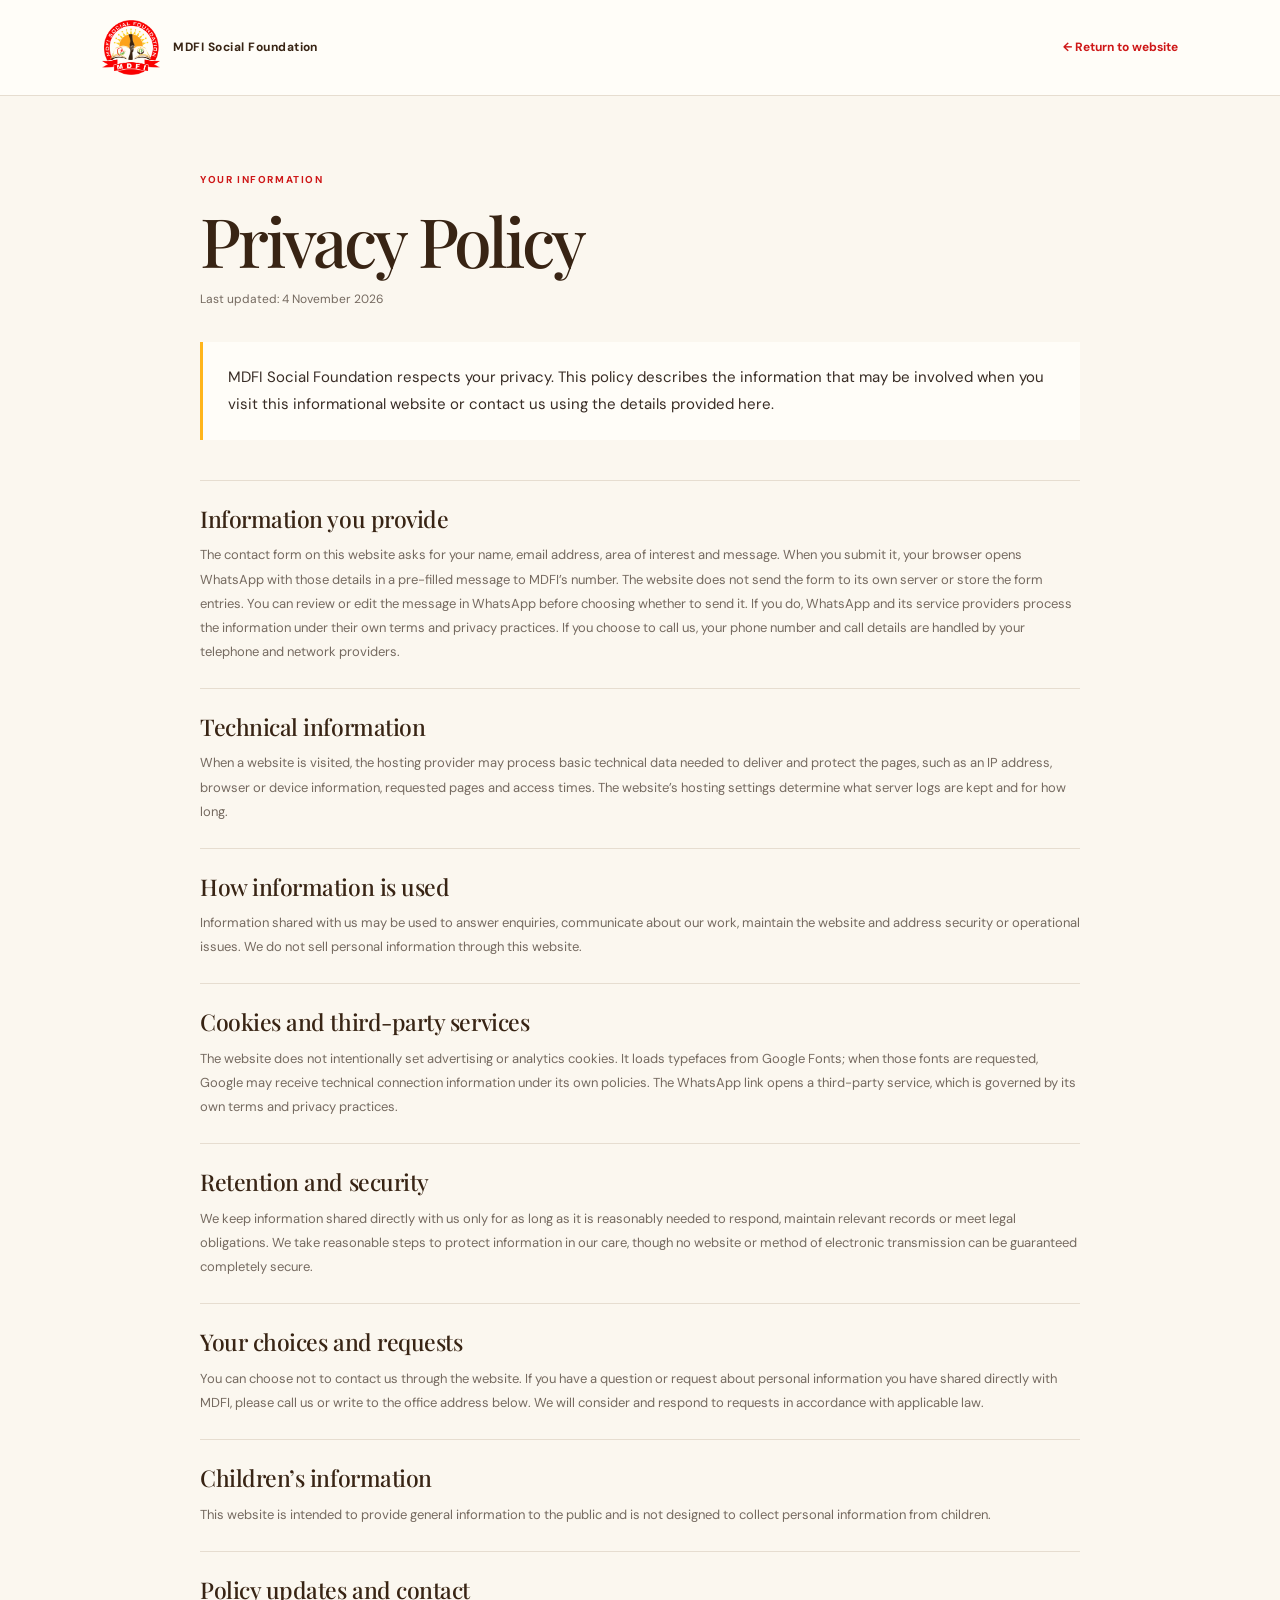
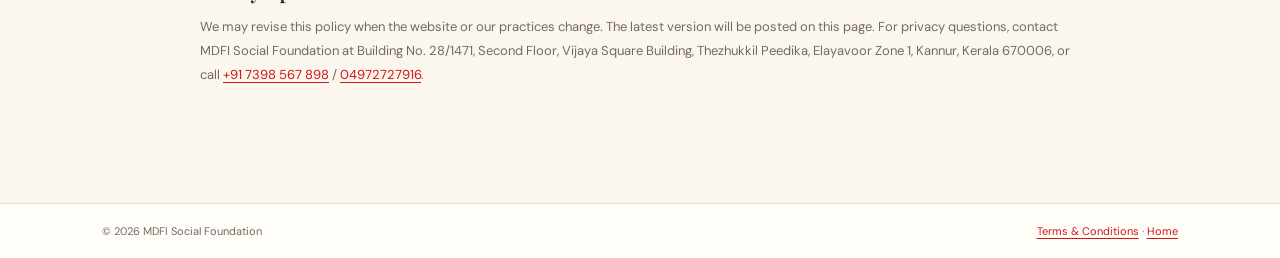
==== privacy.html @ 3a748f27 "Intial commit" ====
<!doctype html>
<html lang="en">
<head>
  <meta charset="utf-8">
  <meta name="viewport" content="width=device-width, initial-scale=1">
  <meta name="theme-color" content="#fbf7ef">
  <meta name="description" content="Privacy policy for the MDFI Social Foundation website.">
  <title>Privacy Policy | MDFI Social Foundation</title>
  <link rel="preconnect" href="https://fonts.googleapis.com">
  <link rel="preconnect" href="https://fonts.gstatic.com" crossorigin>
  <link href="https://fonts.googleapis.com/css2?family=DM+Sans:wght@400;500;600;700&family=Playfair+Display:wght@500;600;700&display=swap" rel="stylesheet">
  <link rel="stylesheet" href="styles.css">
  <link rel="stylesheet" href="legal.css">
</head>
<body class="legal-page">
  <header class="legal-header">
    <a class="legal-brand" href="index.html"><img src="assets/mdfi-logo.png" alt=""><span>MDFI Social Foundation</span></a>
    <a class="legal-home-link" href="index.html">← Return to website</a>
  </header>
  <main class="legal-main">
    <p class="legal-kicker">Your information</p>
    <h1>Privacy Policy</h1>
    <p class="legal-updated">Last updated: 4 November 2026</p>
    <p class="legal-intro">MDFI Social Foundation respects your privacy. This policy describes the information that may be involved when you visit this informational website or contact us using the details provided here.</p>
    <div class="legal-content">
      <section>
        <h2>Information you provide</h2>
        <p>The contact form on this website asks for your name, email address, area of interest and message. When you submit it, your browser opens WhatsApp with those details in a pre-filled message to MDFI’s number. The website does not send the form to its own server or store the form entries. You can review or edit the message in WhatsApp before choosing whether to send it. If you do, WhatsApp and its service providers process the information under their own terms and privacy practices. If you choose to call us, your phone number and call details are handled by your telephone and network providers.</p>
      </section>
      <section>
        <h2>Technical information</h2>
        <p>When a website is visited, the hosting provider may process basic technical data needed to deliver and protect the pages, such as an IP address, browser or device information, requested pages and access times. The website’s hosting settings determine what server logs are kept and for how long.</p>
      </section>
      <section>
        <h2>How information is used</h2>
        <p>Information shared with us may be used to answer enquiries, communicate about our work, maintain the website and address security or operational issues. We do not sell personal information through this website.</p>
      </section>
      <section>
        <h2>Cookies and third-party services</h2>
        <p>The website does not intentionally set advertising or analytics cookies. It loads typefaces from Google Fonts; when those fonts are requested, Google may receive technical connection information under its own policies. The WhatsApp link opens a third-party service, which is governed by its own terms and privacy practices.</p>
      </section>
      <section>
        <h2>Retention and security</h2>
        <p>We keep information shared directly with us only for as long as it is reasonably needed to respond, maintain relevant records or meet legal obligations. We take reasonable steps to protect information in our care, though no website or method of electronic transmission can be guaranteed completely secure.</p>
      </section>
      <section>
        <h2>Your choices and requests</h2>
        <p>You can choose not to contact us through the website. If you have a question or request about personal information you have shared directly with MDFI, please call us or write to the office address below. We will consider and respond to requests in accordance with applicable law.</p>
      </section>
      <section>
        <h2>Children’s information</h2>
        <p>This website is intended to provide general information to the public and is not designed to collect personal information from children.</p>
      </section>
      <section>
        <h2>Policy updates and contact</h2>
        <p>We may revise this policy when the website or our practices change. The latest version will be posted on this page. For privacy questions, contact MDFI Social Foundation at Building No. 28/1471, Second Floor, Vijaya Square Building, Thezhukkil Peedika, Elayavoor Zone 1, Kannur, Kerala 670006, or call <a href="tel:+917398567898">+91 7398 567 898</a> / <a href="tel:+914972727916">04972727916</a>.</p>
      </section>
    </div>
  </main>
  <footer class="legal-bottom"><span>© <span id="year"></span> MDFI Social Foundation</span><span><a href="terms.html">Terms &amp; Conditions</a> · <a href="index.html">Home</a></span></footer>
  <script>document.getElementById('year').textContent = new Date().getFullYear();</script>
</body>
</html>
---- styles.css ----
:root{--red:#ee151b;--red-deep:#ce1717;--saffron:#ffb51b;--yellow:#ffd52f;--green:#6d9d34;--deep-green:#365438;--brown:#382414;--ink:#382c25;--muted:#756a60;--cream:#fbf7ef;--paper:#fffdf8;--pink:#f2c8b6;--line:#e6ddd0;--display:"Playfair Display",Georgia,serif;--body:"DM Sans",Arial,sans-serif}*{box-sizing:border-box}html{scroll-behavior:smooth}body{margin:0;background:var(--cream);color:var(--ink);font-family:var(--body);font-size:15px;line-height:1.65}a{color:inherit;text-decoration:none}img{display:block;max-width:100%}.announcement{height:34px;background:var(--brown);color:#fff4e6;text-align:center;font-size:10px;letter-spacing:.12em;text-transform:uppercase;display:flex;align-items:center;justify-content:center;gap:8px}.sun-dot{height:6px;width:6px;background:var(--yellow);border-radius:50%}.site-header{height:88px;padding:0 6.3%;display:flex;align-items:center;justify-content:space-between;background:var(--cream);position:sticky;top:0;z-index:10;border-bottom:1px solid rgba(56,36,20,.08)}.brand{width:78px;height:75px;display:flex;align-items:center;overflow:hidden}.brand img{width:74px;height:74px;object-fit:contain;mix-blend-mode:multiply}.main-nav{display:flex;align-items:center;gap:40px;font-size:12px;font-weight:600}.main-nav>a:not(.nav-cta){transition:color .2s}.main-nav>a:hover{color:var(--red)}.nav-cta{border:1px solid var(--red);color:var(--red);padding:11px 17px;border-radius:30px}.nav-cta span{padding-left:10px}.menu-toggle{display:none}.hero{min-height:650px;padding:52px 9% 48px 10%;display:grid;grid-template-columns:1fr 1.02fr;align-items:center;gap:4%;position:relative;overflow:hidden;background:radial-gradient(ellipse at 92% 25%,rgba(255,213,47,.18),transparent 32%),var(--cream)}.hero:before{content:"";position:absolute;width:465px;height:465px;border:1px solid rgba(255,181,27,.27);border-radius:50%;right:-210px;top:65px}.hero-copy{position:relative;z-index:2;padding:6px 0 32px}.eyebrow,.section-kicker{font-size:10px;font-weight:700;letter-spacing:.16em;color:var(--red);display:flex;align-items:center;gap:11px}.eyebrow-mark{font-size:19px;color:var(--saffron)}h1,h2,h3,p{margin-top:0}h1,h2{font-family:var(--display);font-weight:500;letter-spacing:-.045em;line-height:1.05}h1{font-size:clamp(52px,6.25vw,88px);margin:26px 0 20px;color:var(--brown)}h1 em,h2 em{font-weight:500;color:var(--red)}.hero-intro{max-width:400px;font-size:16px;line-height:1.8;color:#675c52}.hero-actions{display:flex;align-items:center;gap:24px;margin-top:30px}.button{display:inline-flex;align-items:center;justify-content:center;gap:23px;padding:14px 21px;border-radius:40px;font-size:12px;font-weight:700;transition:transform .2s,box-shadow .2s}.button:hover{transform:translateY(-2px);box-shadow:0 8px 20px #38241420}.button-red{background:var(--red);color:white}.button-red span,.button-outline span,.button-light span{font-size:17px}.text-link,.underlined-link{font-size:12px;font-weight:700;border-bottom:1px solid var(--saffron);padding-bottom:4px}.text-link span{color:var(--red);padding-left:8px}.hero-note{position:absolute;bottom:-83px;left:5px;display:flex;align-items:center;gap:11px;color:#76685b;font-family:var(--display);font-size:13px;font-style:italic;line-height:1.3}.note-sun{font-size:27px;color:var(--saffron)}.hero-art{position:relative;min-height:510px;display:flex;align-items:center;justify-content:center}.hero-photo{width:min(100%,490px);height:430px;overflow:hidden;position:relative;z-index:1;border-radius:48% 48% 42% 42% / 42% 42% 50% 50%;border:10px solid var(--paper);box-shadow:0 14px 45px #44250e18;transform:rotate(2deg)}.hero-photo:after{content:"";position:absolute;inset:0;background:linear-gradient(0deg,#30190e40,transparent 46%);pointer-events:none}.hero-photo img{width:100%;height:100%;object-fit:cover;object-position:center}.photo-caption{position:absolute;z-index:3;left:1%;bottom:47px;background:var(--yellow);border-radius:50%;height:112px;width:112px;display:grid;place-content:center;text-align:center;font-family:var(--display);font-style:italic;line-height:1.18;font-size:14px;transform:rotate(-10deg);box-shadow:0 5px 12px #38241418}.caption-symbol{font-size:18px;color:var(--red)}.round-stamp{position:absolute;right:2%;top:33px;z-index:2;border-radius:50%;width:105px;height:105px;background:var(--green);color:white;display:flex;flex-direction:column;justify-content:center;align-items:center;text-align:center;font-size:8px;line-height:1.2;letter-spacing:.13em;transform:rotate(11deg);box-shadow:0 0 0 5px var(--cream),0 0 0 6px var(--green)}.round-stamp b{font-size:18px;color:var(--yellow);line-height:1.3}.hero-squiggle{position:absolute;z-index:0;width:290px;height:115px;border-bottom:2px solid var(--saffron);border-radius:0 0 60% 65%;bottom:5px;right:12%;transform:rotate(-9deg)}.hero-bottom{position:absolute;bottom:18px;left:10%;right:9%;display:flex;align-items:center;gap:13px;font-size:9px;letter-spacing:.13em;text-transform:uppercase;color:#958779}.hero-bottom span:first-child{color:var(--red);font-weight:700}.bottom-line{width:50px;height:1px;background:var(--saffron)}.section-pad{padding:105px 10%}.manifesto{background:var(--paper);position:relative}.section-kicker{color:#8a7969;gap:12px}.section-kicker>span:first-child{color:var(--red);font-size:11px}.rule{width:37px;height:1px;background:var(--saffron)}.manifesto-grid{display:grid;grid-template-columns:1fr 1fr;gap:8%;align-items:start;margin-top:39px}.manifesto h2,.work-heading h2,.stories-head h2,.connect-section h2{font-size:clamp(42px,5vw,65px);margin:0;color:var(--brown)}.manifesto-copy{max-width:470px;color:var(--muted)}.manifesto-copy .lead{font-size:18px;line-height:1.55;color:var(--ink);font-family:var(--display)}.manifesto-copy p:not(.lead){font-size:14px}.underlined-link{display:inline-block;margin-top:12px}.underlined-link span{color:var(--red);margin-left:12px}.value-strip{margin-top:68px;padding:20px 0;border-top:1px solid var(--line);border-bottom:1px solid var(--line);display:flex;justify-content:space-between;gap:16px;text-transform:uppercase;font-size:10px;letter-spacing:.1em;font-weight:700;color:#65574a}.value-strip i{font-style:normal;color:var(--red);font-size:16px;margin-right:8px}.work-section{background:var(--brown);color:white;padding-top:95px;padding-bottom:70px;position:relative;overflow:hidden}.work-section:after{content:"";position:absolute;right:-190px;top:-190px;width:430px;height:430px;border:1px solid #fbb42544;border-radius:50%;box-shadow:0 0 0 22px #fbb42508,0 0 0 44px #fbb42507}.light{color:#e4c7a3}.work-heading{position:relative;z-index:1;display:flex;justify-content:space-between;align-items:end;margin-bottom:42px}.work-heading h2{margin-top:29px;color:#fff6e9}.work-heading h2 em{color:var(--yellow)}.work-heading>p{max-width:350px;color:#d6c7b6;font-size:14px;line-height:1.8;margin:0 3% 8px 0}.work-grid{position:relative;z-index:1;display:grid;grid-template-columns:repeat(3,1fr);gap:19px}.work-card{min-height:385px;padding:23px 25px 21px;color:var(--brown);position:relative;overflow:hidden;display:flex;flex-direction:column}.card-saffron{background:#f6d16a}.card-rose{background:#e9bba5}.card-green{background:#bcc99a}.card-top{font-size:9px;letter-spacing:.12em;font-weight:700;display:flex;justify-content:space-between;align-items:center}.card-icon{font-size:19px;color:var(--red)}.card-illustration{height:132px;position:relative;margin:15px 0 8px}.health-illustration .sun{position:absolute;left:20%;top:7px;width:83px;height:83px;background:var(--yellow);border-radius:50%}.leaf{position:absolute;width:50px;height:25px;border-radius:100% 0 100% 0;background:#709839;transform:rotate(-20deg)}.leaf-a{left:43%;top:35px}.leaf-b{left:34%;top:68px;transform:rotate(18deg);background:#50743a}.circle-woman{position:absolute;left:33%;bottom:0;width:60px;height:77px;border-radius:36px 36px 0 0;background:var(--red);color:#ffdb63;font-size:42px;text-align:center;line-height:1.75}.livelihood-illustration .loom{position:absolute;left:27%;top:22px;width:112px;height:94px;border:8px solid #70442e;border-top-width:12px;border-bottom-width:12px;transform:skew(-5deg);background:repeating-linear-gradient(90deg,transparent 0 12px,#f4db8d 12px 17px),repeating-linear-gradient(0deg,transparent 0 14px,#d67143 14px 19px)}.spool{position:absolute;right:22%;top:12px;height:67px;width:24px;background:var(--red);border-radius:5px;box-shadow:0 -7px 0 -2px var(--brown),0 7px 0 -2px var(--brown)}.thread{position:absolute;width:105px;height:80px;border:1px solid var(--red);border-color:var(--red) transparent transparent transparent;border-radius:50%;z-index:1}.thread-1{top:8px;left:43%}.thread-2{top:24px;left:40%;transform:rotate(35deg)}.leadership-illustration .sun{position:absolute;right:20%;top:5px;width:58px;height:58px;background:var(--yellow);border-radius:50%}.figure{position:absolute;bottom:2px;width:31px;border-radius:20px 20px 0 0;background:var(--red)}.figure:before{content:"";position:absolute;top:-22px;left:5px;background:#593b24;width:21px;height:21px;border-radius:50%}.fig-a{height:81px;left:30%;background:#ef6a38}.fig-b{height:105px;left:44%;background:#5e7e3c}.fig-c{height:72px;left:58%;background:#e8aa28}.ground{position:absolute;left:20%;right:13%;bottom:0;border-bottom:4px solid var(--brown);border-radius:50%}.work-card h3{font-family:var(--display);font-size:28px;line-height:1.07;letter-spacing:-.025em;margin:4px 0 12px;font-weight:600}.work-card p{font-size:12px;line-height:1.7;color:#574335;max-width:250px;margin-bottom:25px}.work-card>a{margin-top:auto;position:absolute;right:23px;bottom:20px;width:30px;height:30px;border-radius:50%;background:var(--brown);color:white;display:grid;place-items:center;font-size:16px}.work-footer{margin-top:28px;display:flex;justify-content:space-between;color:#d6c7b6;font-size:10px;letter-spacing:.08em}.tiny-flower{color:var(--yellow);font-size:18px}.interlude{display:grid;grid-template-columns:1fr 1fr;align-items:center;gap:11%;position:relative;overflow:hidden}.interlude-image{height:415px;position:relative;border-radius:0 45% 0 45%;overflow:hidden;border:9px solid white;box-shadow:0 15px 45px #38241412}.interlude-image img{height:100%;width:100%;object-fit:cover}.image-note{position:absolute;bottom:20px;left:20px;background:var(--yellow);padding:12px 17px;border-radius:50%;height:95px;width:95px;display:grid;place-content:center;text-align:center;font-family:var(--display);font-style:italic;font-size:13px;line-height:1.1;transform:rotate(-6deg)}.interlude-copy{max-width:410px}.interlude-copy h2{color:var(--brown);font-size:clamp(42px,4.8vw,61px);margin:21px 0}.interlude-copy>p:not(.eyebrow){font-size:14px;color:var(--muted);line-height:1.8;margin-bottom:26px}.button-outline{border:1px solid var(--red);color:var(--red)}.interlude-doodle{position:absolute;right:5%;bottom:55px;color:var(--green);font-size:45px;transform:rotate(18deg)}.stories-section{background:#f0e5d6}.stories-head{display:flex;justify-content:space-between;align-items:end;margin-bottom:42px}.stories-head h2{margin-top:28px}.stories-head>p{max-width:320px;color:var(--muted);font-size:14px;margin:0 2% 8px 0;line-height:1.8}.story-feature{display:grid;grid-template-columns:1.05fr .95fr;background:var(--paper);min-height:365px}.story-photo{position:relative;min-height:365px;overflow:hidden}.story-photo:after{content:"";position:absolute;inset:45% 0 0;background:linear-gradient(transparent,#25180e71)}.story-photo img{width:100%;height:100%;object-fit:cover;position:absolute;inset:0}.story-photo-label{position:absolute;z-index:1;bottom:20px;left:24px;color:white;font-size:9px;letter-spacing:.15em;font-weight:700}.story-quote{padding:42px 10% 36px;display:flex;flex-direction:column;align-items:flex-start}.quote-mark{font-family:var(--display);font-size:76px;color:var(--red);line-height:.7}.story-quote blockquote{font-family:var(--display);font-size:clamp(23px,2.6vw,34px);line-height:1.25;color:var(--brown);margin:13px 0 25px;letter-spacing:-.02em}.story-byline{display:flex;align-items:center;gap:12px;font-size:11px;font-weight:700;margin-top:auto}.byline-mark{display:grid;place-items:center;width:35px;height:35px;background:var(--yellow);border-radius:50%;color:var(--red);font-size:17px}.story-byline small{font-weight:400;color:var(--muted)}.story-quote .underlined-link{margin-top:20px}.closing-band{background:var(--red);min-height:420px;padding:70px 20px;text-align:center;color:white;position:relative;overflow:hidden}.closing-band>p{font-size:10px;letter-spacing:.18em;font-weight:700;color:#ffd6a8;margin:6px 0 17px}.closing-flower{font-size:32px;color:var(--yellow);position:relative;z-index:1}.closing-band h2{position:relative;z-index:1;font-size:clamp(45px,5.3vw,70px);color:white;margin:0 0 28px}.closing-band h2 em{color:var(--yellow)}.button-light{position:relative;z-index:1;background:var(--paper);color:var(--red)}.closing-decoration{position:absolute;border:1px solid #ffffff40;width:410px;height:410px;border-radius:50%;left:-95px;bottom:-290px;box-shadow:0 0 0 20px #ffffff08,0 0 0 40px #ffffff08}.connect-section{display:grid;grid-template-columns:1fr .8fr;gap:12%;align-items:center;background:var(--paper)}.connect-section h2{font-size:clamp(43px,4.7vw,62px);margin-top:28px}.connect-copy p{color:var(--muted);line-height:1.8;font-size:14px}.small-note{font-size:10px!important;color:#9b8e80!important;margin-top:15px}.site-footer{background:var(--brown);color:#f8eadd;padding:48px 10% 20px}.footer-brand{display:inline-flex;align-items:center;gap:18px;font-size:10px;letter-spacing:.1em;text-transform:uppercase;color:#d7c8b7}.footer-brand img{width:64px;height:64px;object-fit:contain;background:white;border-radius:50%;mix-blend-mode:screen}.footer-links{display:flex;gap:30px;margin:30px 0 40px;font-size:11px}.footer-links a:hover,.footer-bottom a:hover{color:var(--yellow)}.footer-bottom{border-top:1px solid #ffffff2a;padding-top:15px;display:flex;justify-content:space-between;gap:12px;font-size:9px;color:#c0ad9b;letter-spacing:.04em}.footer-bottom b{font-size:14px;color:var(--yellow)}
@media(max-width:900px){.site-header{padding:0 5%;height:76px}.main-nav{gap:22px}.hero{padding-left:7%;padding-right:6%;min-height:600px}.hero-art{min-height:430px}.hero-photo{height:365px}.section-pad{padding:82px 7%}.work-card{padding:18px;min-height:365px}.work-card h3{font-size:24px}.interlude{gap:7%}.interlude-image{height:355px}.site-footer{padding-left:7%;padding-right:7%}}
@media(max-width:680px){.announcement{height:30px;font-size:8px}.site-header{height:68px}.brand,.brand img{width:60px;height:60px}.menu-toggle{display:flex;width:40px;height:40px;background:none;border:1px solid var(--line);border-radius:50%;align-items:center;justify-content:center;flex-direction:column;gap:5px}.menu-toggle span{display:block;width:15px;height:1px;background:var(--brown)}.main-nav{position:absolute;display:none;top:68px;left:0;right:0;padding:17px 7% 22px;background:var(--paper);box-shadow:0 12px 20px #38241412;align-items:stretch;flex-direction:column;gap:0}.main-nav.open{display:flex}.main-nav>a{padding:12px 0;border-bottom:1px solid var(--line)}.main-nav .nav-cta{border:0;padding:14px 0 0}.hero{display:flex;flex-direction:column;align-items:stretch;padding:44px 7% 62px;gap:3px}.hero-copy{padding-bottom:0}.eyebrow{font-size:9px}.hero h1{font-size:clamp(54px,15vw,78px);margin:20px 0 15px}.hero-intro{font-size:14px;max-width:345px}.hero-actions{gap:15px;flex-wrap:wrap;margin-top:22px}.button{padding:12px 16px;gap:14px}.text-link{font-size:11px}.hero-note{display:none}.hero-art{min-height:360px;margin-top:14px}.hero-photo{height:335px;width:90%;border-width:7px}.photo-caption{width:89px;height:89px;left:0;bottom:20px;font-size:12px}.round-stamp{width:80px;height:80px;font-size:7px;right:0;top:10px}.hero-bottom{left:7%;right:7%;bottom:20px;font-size:8px}.hero-bottom .bottom-line{width:25px}.section-pad{padding:68px 7%}.manifesto-grid,.connect-section{grid-template-columns:1fr;gap:25px}.manifesto h2,.work-heading h2,.stories-head h2{font-size:47px}.manifesto-copy .lead{font-size:17px}.value-strip{margin-top:42px;align-items:flex-start;flex-direction:column;gap:12px;padding:17px 0}.work-section{padding-top:68px;padding-bottom:50px}.work-heading{display:block}.work-heading h2{margin-top:20px}.work-heading>p{margin:20px 0 0;max-width:410px}.work-grid{grid-template-columns:1fr;gap:14px}.work-card{min-height:310px;padding:21px}.card-illustration{height:115px;margin:7px 0}.work-card h3{font-size:26px}.work-card p{max-width:280px}.work-footer{font-size:9px}.interlude{grid-template-columns:1fr;gap:36px}.interlude-image{height:350px;width:92%}.interlude-copy{padding-left:3%}.interlude-copy h2{font-size:48px}.stories-head{display:block}.stories-head>p{margin:22px 0 0;max-width:410px}.story-feature{grid-template-columns:1fr}.story-photo{min-height:250px}.story-quote{min-height:300px;padding:34px 8%}.story-quote blockquote{font-size:30px}.closing-band{min-height:380px;padding:65px 18px}.closing-band h2{font-size:49px}.connect-section{gap:25px}.connect-section h2{font-size:48px}.site-footer{padding:38px 7% 17px}.footer-brand{gap:12px}.footer-links{display:grid;grid-template-columns:1fr 1fr;gap:14px;margin:26px 0 30px}.footer-bottom{flex-wrap:wrap;font-size:8px}.footer-bottom>span:nth-child(2){order:3;width:100%}}
@media(prefers-reduced-motion:reduce){html{scroll-behavior:auto}*,*:before,*:after{transition:none!important}}
.card-blue{background:#b6cfcc}.card-lime{background:#d1d99a}.card-lavender{background:#d5c5d7}.money-illustration .coin{position:absolute;display:grid;place-items:center;border-radius:50%;background:var(--yellow);color:var(--brown);font-family:var(--display);font-size:28px;border:2px solid #f7e8a6}.coin-one{width:64px;height:64px;left:26%;top:25px}.coin-two{width:54px;height:54px;left:43%;top:8px;background:#f1b345!important}.coin-three{width:50px;height:50px;left:50%;top:55px;background:#f7d877!important}.coin-pot{position:absolute;left:30%;bottom:0;width:112px;height:42px;background:var(--red);border-radius:10px 10px 42px 42px}.coin-pot:before{content:"";position:absolute;left:18px;right:18px;top:-6px;height:12px;background:var(--brown);border-radius:50%}.nutrition-illustration .bowl{position:absolute;left:27%;bottom:4px;width:130px;height:52px;background:var(--red);border-radius:5px 5px 75px 75px;border-top:8px solid var(--brown)}.fruit{position:absolute;border-radius:50%;width:36px;height:36px;background:var(--saffron);bottom:43px}.fruit-one{left:34%;background:#d74225}.fruit-two{left:45%;bottom:53px;background:#e9a627}.fruit-three{left:53%;background:#709d37}.nutrition-leaf{position:absolute;left:50%;top:9px;width:38px;height:18px;background:#527639;border-radius:100% 0 100% 0;transform:rotate(-24deg)}.phone-frame{position:absolute;left:37%;top:1px;width:62px;height:112px;border:5px solid var(--brown);border-radius:13px;background:#fff6d7;display:flex;align-items:center;flex-direction:column}.phone-frame i{margin-top:13px;width:31px;height:31px;border-radius:50%;background:var(--yellow)}.phone-frame b{font-size:12px;letter-spacing:3px;color:var(--red);margin-top:8px}.signal{position:absolute;left:57%;top:38px;border:2px solid transparent;border-top-color:var(--green);border-radius:50%;transform:rotate(45deg)}.signal-one{width:34px;height:34px}.signal-two{width:53px;height:53px;left:60%;top:26px}.field-notes{background:var(--paper);padding-top:95px;padding-bottom:95px}.field-notes-head{display:flex;justify-content:space-between;align-items:end;gap:8%;margin-bottom:37px}.field-notes-head h2,.pathway-heading h2{font-family:var(--display);font-size:clamp(42px,5vw,64px);font-weight:500;line-height:1.05;letter-spacing:-.045em;color:var(--brown);margin:26px 0 0}.field-notes-head h2 em{color:var(--red)}.field-notes-head>p{max-width:345px;margin:0 2% 5px 0;color:var(--muted);font-size:14px;line-height:1.8}.photo-grid{display:grid;grid-template-columns:1.12fr 1fr 1fr;grid-template-rows:225px 225px;gap:15px}.photo-tile{margin:0;position:relative;overflow:hidden;background:#d8c7ae;min-height:0}.photo-tall{grid-column:1;grid-row:1 / span 2}.photo-wide{grid-column:2 / span 2}.photo-tile img{width:100%;height:100%;object-fit:cover;transition:transform .55s cubic-bezier(.2,.7,.2,1)}.photo-tile:hover img,.story-card:hover .story-card-image img{transform:scale(1.045)}.photo-tile:after{content:"";position:absolute;inset:35% 0 0;background:linear-gradient(transparent,#20170fbb);pointer-events:none}.photo-tile figcaption{position:absolute;bottom:0;left:0;right:0;z-index:1;padding:19px 20px;color:white;display:flex;flex-direction:column;gap:4px}.photo-tile figcaption span,.story-card-image>span{font-size:8px;letter-spacing:.14em;font-weight:700;color:#ffe39a}.photo-tile figcaption b{font-family:var(--display);font-size:21px;font-weight:500;line-height:1.1}.photo-accent:before{content:"✳";position:absolute;right:12px;top:8px;color:var(--yellow);z-index:1;font-size:31px}.photo-credit{font-size:9px;color:#85796e;margin:12px 0 0;letter-spacing:.02em}.photo-credit a{color:var(--red-deep);text-decoration:underline;text-underline-offset:2px}.pathway{background:var(--brown);color:#fff7ec;padding-top:85px;padding-bottom:90px}.pathway-heading{display:grid;grid-template-columns:1fr 1fr;column-gap:8%;align-items:end}.pathway-heading .section-kicker{grid-column:1 / -1}.pathway-heading h2{color:#fff7ec;margin-top:23px}.pathway-heading h2 em{color:var(--yellow)}.pathway-heading>p{max-width:375px;color:#d4c2b0;font-size:14px;line-height:1.8;margin:0 0 7px}.pathway-steps{display:grid;grid-template-columns:repeat(4,1fr);gap:0;margin-top:49px;border-top:1px solid #ffffff38;border-bottom:1px solid #ffffff38}.pathway-steps article{min-height:225px;padding:22px 24px 24px 0;position:relative}.pathway-steps article+article{border-left:1px solid #ffffff38;padding-left:24px}.step-number{font-size:9px;letter-spacing:.13em;color:#d7b893;font-weight:700}.step-icon{display:block;color:var(--yellow);font-size:28px;margin:18px 0 4px}.pathway-steps h3{font-family:var(--display);font-size:24px;font-weight:500;margin:0 0 7px;color:#fff8ed}.pathway-steps p{font-size:11px;line-height:1.7;color:#d2c0ad;max-width:180px;margin:0}.stories-section{background:#f0e5d6}.story-grid{display:grid;grid-template-columns:repeat(3,1fr);gap:17px}.story-card{background:var(--paper);min-width:0;display:flex;flex-direction:column}.story-card-image{height:225px;position:relative;overflow:hidden;background:#d6c5af}.story-card-image:after{content:"";position:absolute;inset:40% 0 0;background:linear-gradient(transparent,#24180d8c)}.story-card-image img{width:100%;height:100%;object-fit:cover;transition:transform .55s cubic-bezier(.2,.7,.2,1)}.story-card-image>span{position:absolute;z-index:1;left:17px;bottom:13px}.story-card-copy{padding:22px 20px 21px;display:flex;flex-direction:column;align-items:flex-start;flex:1}.story-tag{font-size:9px;text-transform:uppercase;letter-spacing:.12em;color:var(--red);font-weight:700}.story-card h3{font-family:var(--display);font-weight:500;font-size:24px;line-height:1.15;color:var(--brown);margin:11px 0 10px}.story-card p{font-size:12px;line-height:1.75;color:var(--muted);margin:0 0 18px}.story-card-copy>a{margin-top:auto;font-size:10px;font-weight:700;border-bottom:1px solid var(--saffron);padding-bottom:4px}.story-card-copy>a b{color:var(--red);font-size:15px;margin-left:12px}
@media(max-width:900px){.photo-grid{grid-template-rows:190px 190px}.pathway-steps{grid-template-columns:repeat(2,1fr)}.pathway-steps article:nth-child(3){border-left:0;border-top:1px solid #ffffff38;padding-left:0}.pathway-steps article:nth-child(4){border-top:1px solid #ffffff38}.story-grid{grid-template-columns:repeat(2,1fr)}.story-card:last-child{grid-column:1 / -1;display:grid;grid-template-columns:1fr 1fr}.story-card:last-child .story-card-image{height:100%;min-height:250px}}
@media(max-width:680px){.field-notes{padding-top:68px;padding-bottom:68px}.field-notes-head{display:block}.field-notes-head h2{font-size:47px}.field-notes-head>p{margin:20px 0 0}.photo-grid{grid-template-columns:1fr 1fr;grid-template-rows:260px 190px 190px;gap:10px}.photo-tall{grid-column:1 / span 2;grid-row:1}.photo-wide{grid-column:1 / span 2}.photo-tile:not(.photo-tall):not(.photo-wide){grid-column:auto}.photo-tile figcaption{padding:12px}.photo-tile figcaption b{font-size:17px}.pathway{padding-top:68px;padding-bottom:68px}.pathway-heading{display:block}.pathway-heading h2{font-size:47px;margin-top:20px}.pathway-heading>p{margin-top:20px}.pathway-steps{margin-top:32px}.pathway-steps article{min-height:205px;padding:18px 12px 18px 0}.pathway-steps article+article{padding-left:14px}.pathway-steps article:nth-child(3){padding-left:0}.pathway-steps h3{font-size:21px}.story-grid{grid-template-columns:1fr;gap:14px}.story-card:last-child{display:flex;grid-column:auto}.story-card:last-child .story-card-image{height:225px;min-height:0}.story-card-image{height:235px}.photo-credit{line-height:1.8}}
.footer-main{display:grid;grid-template-columns:1.15fr .8fr .9fr 1.45fr;gap:34px;align-items:start;padding-bottom:27px}.footer-identity{padding-top:8px}.footer-contact h2,.footer-column h2{font-family:var(--body);font-size:9px;letter-spacing:.15em;text-transform:uppercase;color:var(--yellow);font-weight:700;margin:0 0 13px}.footer-contact address,.footer-contact>a{font-style:normal;font-size:11px;line-height:1.8;color:#dfcdbb}.footer-identity p{max-width:220px;margin:16px 0 0;font-size:11px;line-height:1.75;color:#c9b7a5}.footer-column>a{display:block;width:max-content;max-width:100%;margin:0 0 8px;font-size:11px;color:#dfcdbb}.footer-column>a:hover,.footer-contact a:hover{color:var(--yellow)}.footer-contact>a{display:block;width:max-content;margin:0 0 4px}.footer-call-title{margin-top:17px!important}.footer-bottom{margin-top:0}.footer-bottom>span:nth-child(2){color:#c9b7a5}.announcement-divider{color:var(--yellow);margin:0 3px}.impact-section{background:#f1e7d7;padding-top:91px;padding-bottom:86px}.impact-intro{display:flex;justify-content:space-between;align-items:end;gap:8%;margin-bottom:37px}.impact-intro h2{font-family:var(--display);font-size:clamp(42px,5vw,63px);font-weight:500;line-height:1.05;letter-spacing:-.045em;color:var(--brown);margin:26px 0 0}.impact-intro h2 em{color:var(--red)}.impact-intro>p{max-width:370px;margin:0 2% 6px 0;color:var(--muted);font-size:14px;line-height:1.8}.impact-grid{display:grid;grid-template-columns:repeat(4,1fr);background:var(--paper);border-top:3px solid var(--red)}.impact-grid article{min-height:215px;padding:23px 21px 21px;position:relative}.impact-grid article+article{border-left:1px solid var(--line)}.impact-icon{display:block;font-size:22px;color:var(--red);margin-bottom:16px}.impact-label{font-size:8px;letter-spacing:.13em;font-weight:700;color:#897a69}.impact-grid h3{font-family:var(--display);font-weight:500;font-size:22px;line-height:1.15;color:var(--brown);margin:9px 0}.impact-grid p{font-size:11px;line-height:1.65;color:var(--muted);margin:0}.impact-note{margin:12px 0 0;font-size:9px;color:#83766b}.collaboration-section{background:#fffdf8;padding-top:94px;padding-bottom:95px}.collaboration-head{display:flex;justify-content:space-between;align-items:end;gap:8%;margin-bottom:38px}.collaboration-head h2{font-family:var(--display);font-size:clamp(42px,5vw,63px);font-weight:500;line-height:1.05;letter-spacing:-.045em;color:var(--brown);margin:25px 0 0}.collaboration-head h2 em{color:var(--red)}.collaboration-head>p{max-width:370px;margin:0 2% 6px 0;color:var(--muted);font-size:14px;line-height:1.8}.collaboration-grid{display:grid;grid-template-columns:repeat(3,1fr);border-top:1px solid var(--line);border-bottom:1px solid var(--line)}.collaboration-grid article{padding:25px 25px 27px 0}.collaboration-grid article+article{border-left:1px solid var(--line);padding-left:25px}.collaboration-grid article>span{font-size:9px;color:var(--red);font-weight:700;letter-spacing:.12em}.collaboration-grid h3{font-family:var(--display);font-size:23px;font-weight:500;color:var(--brown);margin:15px 0 8px}.collaboration-grid p{max-width:270px;color:var(--muted);font-size:12px;line-height:1.75;margin:0}.connect-phones{display:flex;flex-direction:column;gap:7px;margin:4px 0 22px}.connect-phones a{font-size:13px;font-weight:700;color:var(--brown);width:max-content;border-bottom:1px solid var(--saffron)}@media(max-width:900px){.footer-main{grid-template-columns:1fr 1fr;gap:30px}.impact-grid{grid-template-columns:repeat(2,1fr)}.impact-grid article:nth-child(3){border-left:0;border-top:1px solid var(--line)}.impact-grid article:nth-child(4){border-top:1px solid var(--line)}.footer-bottom{margin-top:0}}@media(max-width:680px){.impact-section,.collaboration-section{padding-top:68px;padding-bottom:68px}.impact-intro,.collaboration-head{display:block}.impact-intro h2,.collaboration-head h2{font-size:47px}.impact-intro>p,.collaboration-head>p{margin:19px 0 0}.impact-grid{grid-template-columns:1fr}.impact-grid article{min-height:0;padding:20px}.impact-grid article+article{border-left:0;border-top:1px solid var(--line)}.impact-icon{margin-bottom:9px}.collaboration-grid{grid-template-columns:1fr}.collaboration-grid article{padding:20px 0}.collaboration-grid article+article{border-left:0;border-top:1px solid var(--line);padding-left:0}.collaboration-grid h3{margin-top:9px}.footer-main{grid-template-columns:1fr;gap:27px;padding-bottom:25px}.footer-identity{padding-top:0}.footer-contact address,.footer-contact>a{font-size:11px}.footer-bottom{align-items:flex-start;flex-direction:column;gap:8px}.announcement-divider{margin:0}}
---- legal.css ----
.legal-page {
  min-height: 100vh;
  background: var(--cream);
}

.legal-header {
  min-height: 96px;
  padding: 14px 8%;
  display: flex;
  align-items: center;
  justify-content: space-between;
  gap: 24px;
  border-bottom: 1px solid var(--line);
  background: var(--paper);
}

.legal-brand {
  display: inline-flex;
  align-items: center;
  gap: 13px;
  color: var(--brown);
  font-size: 12px;
  font-weight: 700;
  letter-spacing: .04em;
}

.legal-brand img {
  width: 58px;
  height: 58px;
  object-fit: contain;
  mix-blend-mode: multiply;
}

.legal-home-link {
  color: var(--red-deep);
  font-size: 12px;
  font-weight: 700;
}

.legal-main {
  width: min(880px, 84%);
  margin: 0 auto;
  padding: 76px 0 92px;
}

.legal-kicker {
  margin: 0 0 14px;
  color: var(--red-deep);
  font-size: 10px;
  font-weight: 700;
  letter-spacing: .16em;
  text-transform: uppercase;
}

.legal-main h1 {
  margin: 0 0 14px;
  color: var(--brown);
  font-family: var(--display);
  font-size: clamp(42px, 6vw, 68px);
  font-weight: 500;
  letter-spacing: -.045em;
  line-height: 1.08;
}

.legal-updated {
  margin: 0 0 32px;
  color: var(--muted);
  font-size: 12px;
}

.legal-intro {
  margin-bottom: 40px;
  padding: 22px 25px;
  border-left: 3px solid var(--saffron);
  background: var(--paper);
  color: var(--ink);
  font-size: 15px;
  line-height: 1.8;
}

.legal-content section {
  padding: 24px 0;
  border-top: 1px solid var(--line);
}

.legal-content h2 {
  margin: 0 0 10px;
  color: var(--brown);
  font-family: var(--display);
  font-size: 23px;
  font-weight: 500;
  letter-spacing: -.02em;
  line-height: 1.25;
}

.legal-content p,
.legal-content li {
  color: var(--muted);
  font-size: 13px;
  line-height: 1.85;
}

.legal-content p:last-child {
  margin-bottom: 0;
}

.legal-content ul {
  margin: 10px 0 0;
  padding-left: 21px;
}

.legal-content a,
.legal-bottom a {
  color: var(--red-deep);
  text-decoration: underline;
  text-underline-offset: 3px;
}

.legal-bottom {
  display: flex;
  justify-content: space-between;
  gap: 20px;
  padding: 18px 8%;
  border-top: 1px solid var(--line);
  background: var(--paper);
  color: var(--muted);
  font-size: 11px;
}

@media (max-width: 600px) {
  .legal-header {
    min-height: 78px;
    padding: 10px 6%;
  }

  .legal-brand img {
    width: 48px;
    height: 48px;
  }

  .legal-main {
    width: 88%;
    padding: 55px 0 65px;
  }

  .legal-intro {
    padding: 18px;
  }

  .legal-bottom {
    flex-direction: column;
    padding-right: 6%;
    padding-left: 6%;
  }
}
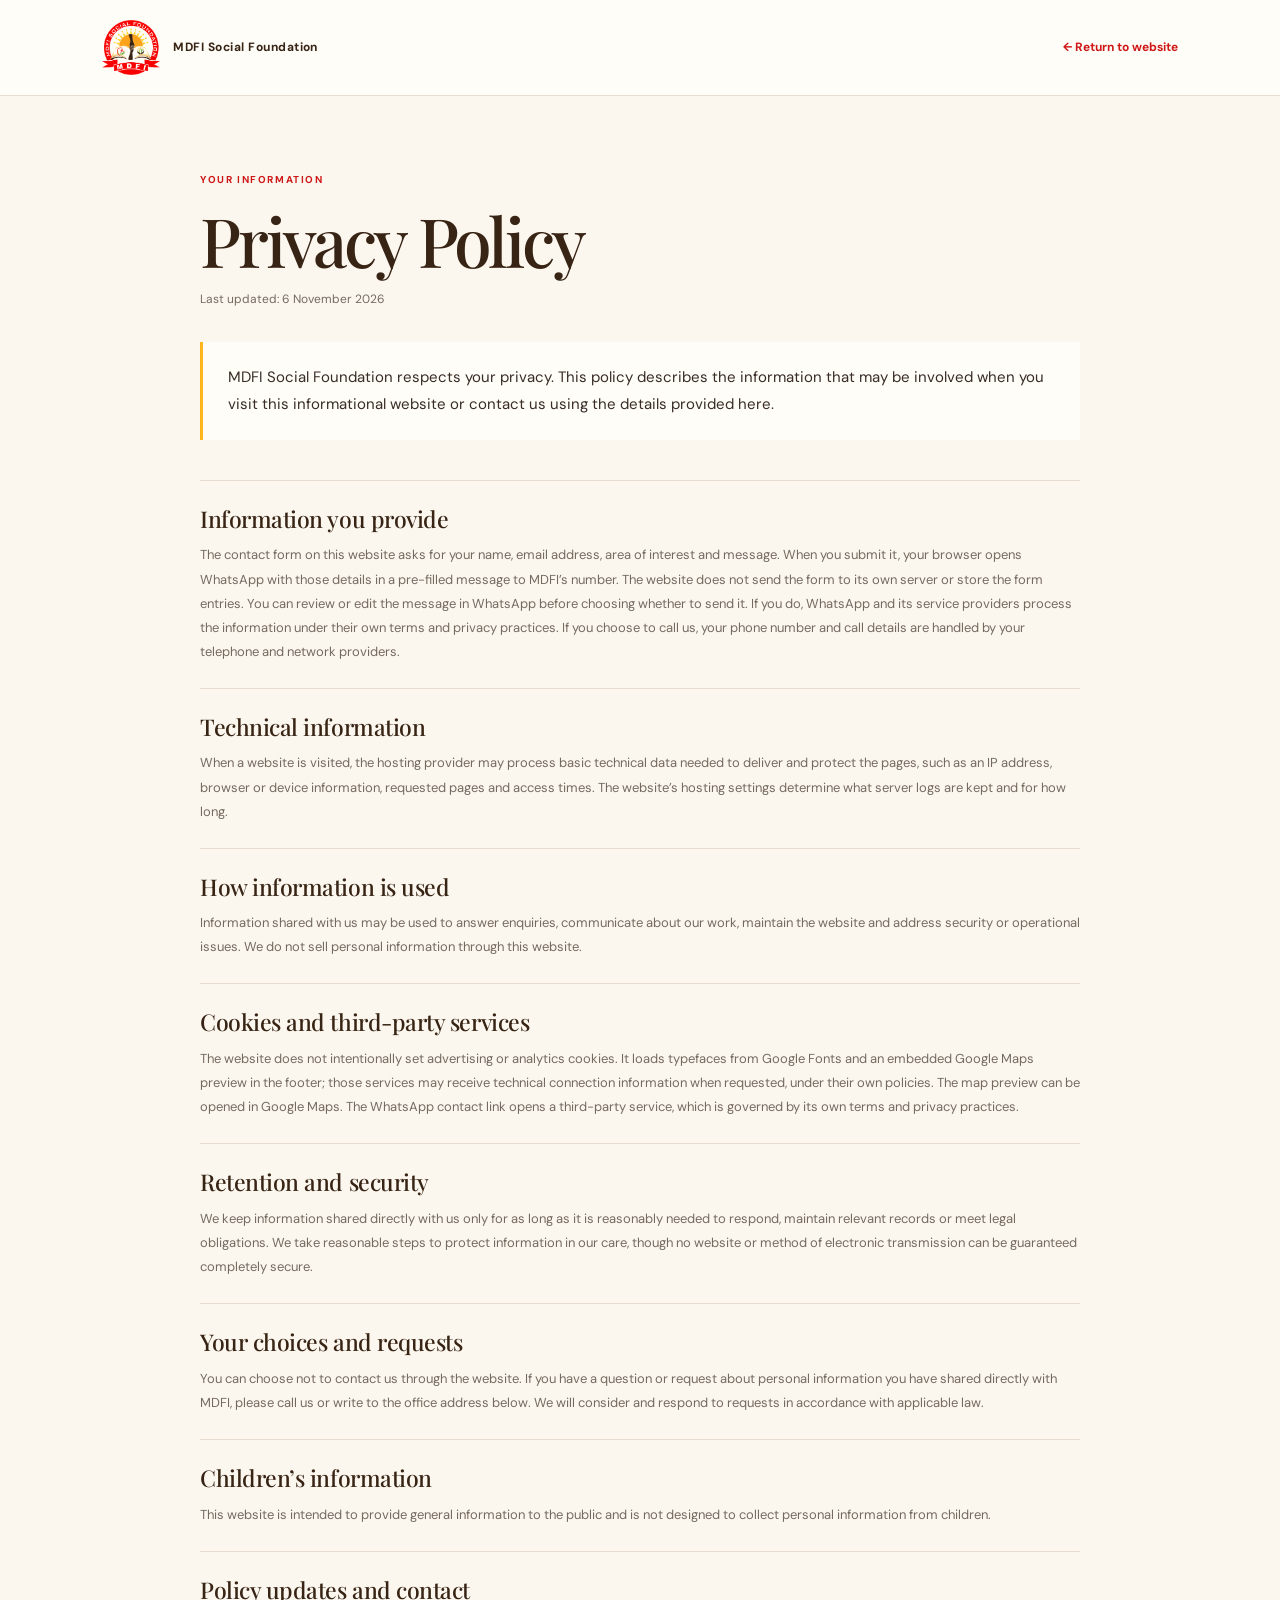
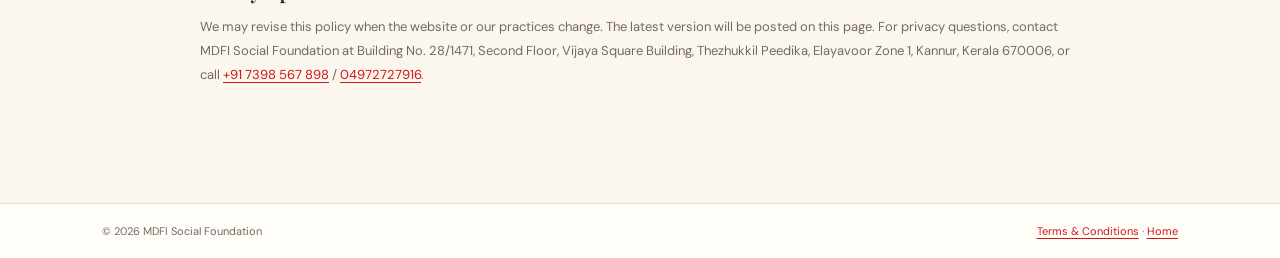
==== commit 1e2f3bff: "update fixed button map menu-contacts" ====
--- a/privacy.html
+++ b/privacy.html
@@ -20,7 +20,7 @@
   <main class="legal-main">
     <p class="legal-kicker">Your information</p>
     <h1>Privacy Policy</h1>
-    <p class="legal-updated">Last updated: 4 November 2026</p>
+    <p class="legal-updated">Last updated: 6 November 2026</p>
     <p class="legal-intro">MDFI Social Foundation respects your privacy. This policy describes the information that may be involved when you visit this informational website or contact us using the details provided here.</p>
     <div class="legal-content">
       <section>
@@ -37,7 +37,7 @@
       </section>
       <section>
         <h2>Cookies and third-party services</h2>
-        <p>The website does not intentionally set advertising or analytics cookies. It loads typefaces from Google Fonts; when those fonts are requested, Google may receive technical connection information under its own policies. The WhatsApp link opens a third-party service, which is governed by its own terms and privacy practices.</p>
+        <p>The website does not intentionally set advertising or analytics cookies. It loads typefaces from Google Fonts and an embedded Google Maps preview in the footer; those services may receive technical connection information when requested, under their own policies. The map preview can be opened in Google Maps. The WhatsApp contact link opens a third-party service, which is governed by its own terms and privacy practices.</p>
       </section>
       <section>
         <h2>Retention and security</h2>
